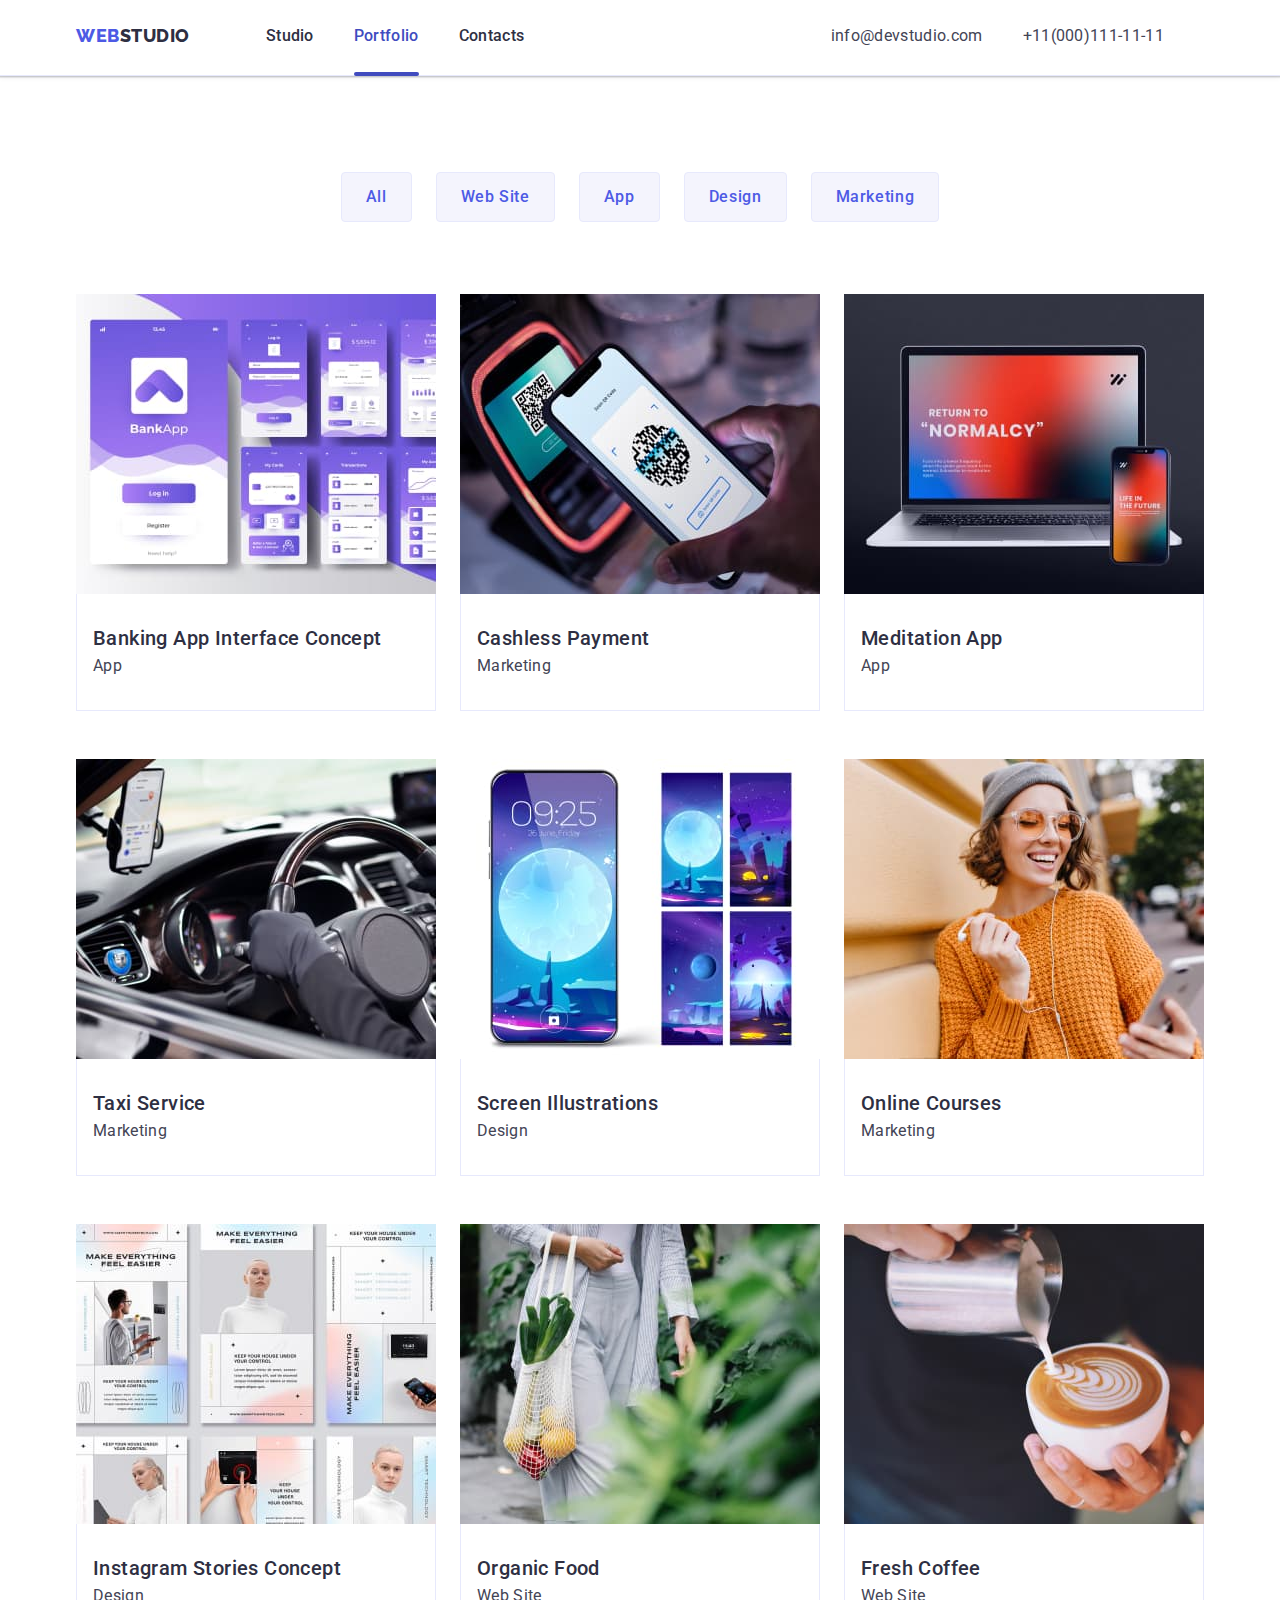
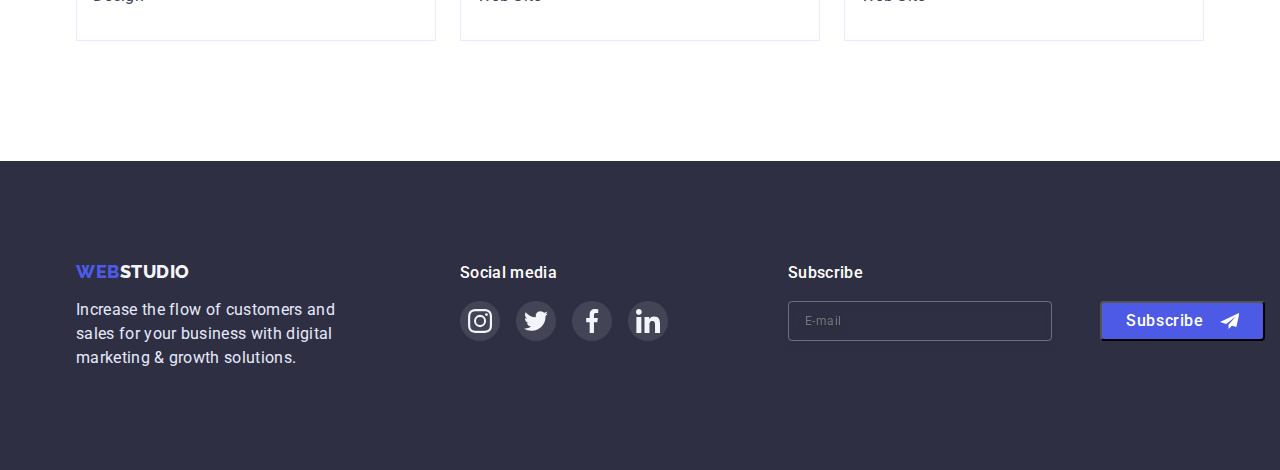
==== portfolio.html @ cd8026f6 "HW6" ====
<!DOCTYPE html>
<html lang="en">
  <head>
    <meta charset="UTF-8" />
    <meta http-equiv="X-UA-Compatible" content="IE=edge" />
    <meta name="viewport" content="width=device-width, initial-scale=1.0" />
    <title>WebStudio</title>
    <link rel="preconnect" href="https://fonts.googleapis.com" />
    <link rel="preconnect" href="https://fonts.gstatic.com" crossorigin />
    <link
      href="https://fonts.googleapis.com/css2?family=Raleway:wght@700;800&family=Roboto:wght@400;500;700;900&display=swap"
      rel="stylesheet"
    />
    <link
      rel="stylesheet"
      href="https://cdn.jsdelivr.net/npm/modern-normalize@1.1/modern-normalize.min.css"
    />
    <link rel="stylesheet" href="./css/styles.css" />
    <style>
      /* ... */
    </style>
  </head>
  <body>
    <!-- Header -->
    <header class="page-header">
      <div class="container page-header-container">
        <!-- Navigation -->
        <nav class="page-nav">
          <!-- Logo -->
          <a class="logo link logo-header" href="index.html"
            >Web<span class="logo-textdark">Studio</span>
          </a>
          <ul class="list nav-list">
            <li class="menu-item">
              <a class="link nav-link logo-header" href="./index.html"
                >Studio</a
              >
            </li>
            <li class="menu-item">
              <a
                class="link nav-link logo-header current-page"
                href="./portfolio.html"
                >Portfolio</a
              >
            </li>
            <li class="menu-item">
              <a class="link nav-link logo-header" href="">Contacts</a>
            </li>
          </ul>
        </nav>
        <!--Contacts-->
        <address class="address">
          <ul class="contacts list">
            <li class="contact-item">
              <a class="link contact-link mail" href="mailto:info@devstudio.com"
                >info@devstudio.com</a
              >
            </li>
            <li class="contact-item">
              <a class="link contact-link" href="tel:+11(000)1111111"
                >+11(000)111-11-11</a
              >
            </li>
          </ul>
        </address>
      </div>
    </header>
    <main>
      <!--Buttons-->
      <section class="section-portfolio">
        <div class="container">
          <h1 class="portfolio-title" hidden>Portfolio</h1>
          <ul class="list portfolio-btn-list">
            <li>
              <button class="portfolio-btn" type="button">All</button>
            </li>
            <li>
              <button class="portfolio-btn" type="button">Web Site</button>
            </li>
            <li>
              <button class="portfolio-btn" type="button">App</button>
            </li>
            <li>
              <button class="portfolio-btn" type="button">Design</button>
            </li>
            <li>
              <button class="portfolio-btn" type="button">Marketing</button>
            </li>
          </ul>
          <ul class="list projects-card">
            <li class="portfolio-card-item">
              <a class="link" href="">
                <div class="portfolio-top-overlay">
                  <img
                    src="./images/portfolio/banking-app.jpg"
                    alt="applicationbankapp"
                    width="360"
                    height="300"
                  />
                  <p class="portfolio-overlay">
                    14 Stylish and User-Friendly App Design Concepts · Task
                    Manager App · Calorie Tracker App · Exotic Fruit Ecommerce
                    App · Cloud Storage App
                  </p>
                </div>
                <div class="cards-content">
                  <h2 class="project-title">Banking App Interface Concept</h2>
                  <p class="project-text">App</p>
                </div>
              </a>
            </li>

            <li class="portfolio-card-item">
              <a class="link" href="">
                <div class="portfolio-top-overlay">
                  <img
                    src="./images/portfolio/cashless-payment.jpg"
                    alt="qrkodonphone"
                    width="360"
                    height="300"
                  />
                  <p class="portfolio-overlay">
                    14 Stylish and User-Friendly App Design Concepts · Task
                    Manager App · Calorie Tracker App · Exotic Fruit Ecommerce
                    App · Cloud Storage App
                  </p>
                </div>
                <div class="cards-content">
                  <h2 class="project-title">Cashless Payment</h2>
                  <p class="project-text">Marketing</p>
                </div>
              </a>
            </li>

            <li class="portfolio-card-item">
              <a class="link" href="">
                <div class="portfolio-top-overlay">
                  <img
                    src="./images/portfolio/meditaion-app.jpg"
                    alt="retorntonormalcy"
                    width="360"
                    height="300"
                  />
                  <p class="portfolio-overlay">
                    14 Stylish and User-Friendly App Design Concepts · Task
                    Manager App · Calorie Tracker App · Exotic Fruit Ecommerce
                    App · Cloud Storage App
                  </p>
                </div>
                <div class="cards-content">
                  <h2 class="project-title">Meditation App</h2>
                  <p class="project-text">App</p>
                </div>
              </a>
            </li>

            <li class="portfolio-card-item">
              <a class="link" href="">
                <div class="portfolio-top-overlay">
                  <img
                    src="./images/portfolio/taxi-service.jpg"
                    alt="driver"
                    width="360"
                    height="300"
                  />
                  <p class="portfolio-overlay">
                    14 Stylish and User-Friendly App Design Concepts · Task
                    Manager App · Calorie Tracker App · Exotic Fruit Ecommerce
                    App · Cloud Storage App
                  </p>
                </div>
                <div class="cards-content">
                  <h2 class="project-title">Taxi Service</h2>
                  <p class="project-text">Marketing</p>
                </div>
              </a>
            </li>

            <li class="portfolio-card-item">
              <a class="link" href="">
                <div class="portfolio-top-overlay">
                  <img
                    src="./images/portfolio/screen-illustrations.jpg"
                    alt="screenillustrations"
                    width="360"
                    height="300"
                  />
                  <p class="portfolio-overlay">
                    14 Stylish and User-Friendly App Design Concepts · Task
                    Manager App · Calorie Tracker App · Exotic Fruit Ecommerce
                    App · Cloud Storage App
                  </p>
                </div>
                <div class="cards-content">
                  <h2 class="project-title">Screen Illustrations</h2>
                  <p class="project-text">Design</p>
                </div>
              </a>
            </li>

            <li class="portfolio-card-item">
              <a class="link" href=""
                ><div class="portfolio-top-overlay">
                  <img
                    src="./images/portfolio/online-courses.jpg"
                    alt="girllistenmusic"
                    width="360"
                    height="300"
                  />
                  <p class="portfolio-overlay">
                    14 Stylish and User-Friendly App Design Concepts · Task
                    Manager App · Calorie Tracker App · Exotic Fruit Ecommerce
                    App · Cloud Storage App
                  </p>
                </div>
                <div class="cards-content">
                  <h2 class="project-title">Online Courses</h2>
                  <p class="project-text">Marketing</p>
                </div>
              </a>
            </li>

            <li class="portfolio-card-item">
              <a class="link" href="">
                <div class="portfolio-top-overlay">
                  <img
                    src="./images/portfolio/instagram-stories-concept.jpg"
                    alt="makeeverisingfeeleasier"
                    width="360"
                    height="300"
                  />
                  <p class="portfolio-overlay">
                    14 Stylish and User-Friendly App Design Concepts · Task
                    Manager App · Calorie Tracker App · Exotic Fruit Ecommerce
                    App · Cloud Storage App
                  </p>
                </div>
                <div class="cards-content">
                  <h2 class="project-title">Instagram Stories Concept</h2>
                  <p class="project-text">Design</p>
                </div>
              </a>
            </li>

            <li class="portfolio-card-item">
              <a class="link" href=""
                ><div class="portfolio-top-overlay">
                  <img
                    src="./images/portfolio/organic-food.jpg"
                    alt="bagfruits"
                    width="360"
                    height="300"
                  />
                  <p class="portfolio-overlay">
                    14 Stylish and User-Friendly App Design Concepts · Task
                    Manager App · Calorie Tracker App · Exotic Fruit Ecommerce
                    App · Cloud Storage App
                  </p>
                </div>
                <div class="cards-content">
                  <h2 class="project-title">Organic Food</h2>
                  <p class="project-text">Web Site</p>
                </div>
              </a>
            </li>

            <li class="portfolio-card-item">
              <a class="link" href=""
                ><div class="portfolio-top-overlay">
                  <img
                    src="./images/portfolio/fresh-coffee.jpg"
                    alt="drawoncoffee"
                    width="360"
                    height="300"
                  />
                  <p class="portfolio-overlay">
                    14 Stylish and User-Friendly App Design Concepts · Task
                    Manager App · Calorie Tracker App · Exotic Fruit Ecommerce
                    App · Cloud Storage App
                  </p>
                </div>
                <div class="cards-content">
                  <h2 class="project-title">Fresh Coffee</h2>
                  <p class="project-text">Web Site</p>
                </div>
              </a>
            </li>
          </ul>
        </div>
      </section>
    </main>
    <!--Footer-->
    <footer class="page-footer">
      <div class="container">
        <div class="footer-text-container">
          <a class="logo-footer link" href="index.html"
            >Web<span class="logo-textlight">Studio</span></a
          >
          <p class="footer-text">
            Increase the flow of customers and sales for your business with
            digital marketing & growth solutions.
          </p>
        </div>
        <div class="footer-social-container">
          <p class="footer-social-text">Social media</p>
          <ul class="footer-social-list list">
            <li class="footer-social-item">
              <a href="" class="footer-social-link">
                <svg class="footer-social-svg" width="24" height="24">
                  <use href="./images/icons.svg#icon-inst"></use>
                </svg>
              </a>
            </li>
            <li class="footer-social-item">
              <a href="" class="footer-social-link">
                <svg class="footer-social-svg" width="24" height="24">
                  <use href="./images/icons.svg#icon-twitter"></use>
                </svg>
              </a>
            </li>
            <li class="footer-social-item">
              <a href="" class="footer-social-link link">
                <svg class="footer-social-svg" width="24" height="24">
                  <use href="./images/icons.svg#icon-face"></use>
                </svg>
              </a>
            </li>
            <li class="footer-social-item">
              <a href="" class="footer-social-link link">
                <svg class="footer-social-svg" width="24" height="24">
                  <use href="./images/icons.svg#icon-in"></use>
                </svg>
              </a>
            </li>
          </ul>
        </div>

        <div class="footer-form-wrapper">
          <p class="footer-form-text">Subscribe</p>
          <form class="footer-form">
            <label class="footer-form-fieled">
              <input
                type="mail"
                name="user-mail"
                class="footer-form-input"
                required
                minlength="2"
                placeholder="E-mail"
              />
            </label>
            <button type="submit" class="footer-form-sumbit">
              Subscribe
              <svg class="footer-form-subbit-icon" width="24" height="20">
                <use href="./images/icons.svg#icon-telegram"></use>
              </svg>
            </button>
          </form>
        </div>
      </div>
    </footer>
  </body>
</html>
---- css/styles.css ----
:root {
  --primary-font: "Roboto", sans-serif;
  --secondary-font: "Raleway", sans-serif;
  --primary-brand: #4d5ae5;
  --dark: #2e2f42;
  --success: #31d0aa;
  --text-slate: #434455;
  --subtle-text: #8e8f99;
  --accent: #e7e9fc;
  --light: #f4f4fd;
  --navigation-active: #404bbf;
  --white-text-color: #ffffff;
  --tra-tim: cubic-bezier(0.4, 0, 0.2, 1);
  --tra-dur: 250ms;
  --footer-icon-color: rgba(255, 255, 255, 0.1);
  --footer-focus-icon: #31d0aa;
}
h1,
h2,
h3,
h4,
p {
  margin-top: 0;
  margin-bottom: 0;
}
ul,
ol {
  margin-top: 0;
  margin-bottom: 0;
  padding-left: 0;
}
img {
  display: block;
}
.list {
  list-style: none;
}

.link {
  text-decoration: none;
}

button {
  cursor: pointer;
}

body {
  font-family: var(--primary-font);
  color: var(--text-slate);
  background-color: var(--white-text-color);
  font-size: 16px;
}
.section {
  max-width: 1440px;
  margin: 0 auto;
  padding-top: 120px;
}

.container {
  width: 1158px;
  padding-left: 15px;
  padding-right: 15px;
  margin-left: auto;
  margin-right: auto;
}
.visually-hidden {
  position: absolute;
  width: 1px;
  height: 1px;
  margin: -1px;
  padding: 0;
  overflow: hidden;
  border: 0;
  clip: rect(0 0 0 0);
}
/* ======================== HEADER ======================== */
.page-header {
  max-width: 1440px;
  height: 76px;
  margin: 0 auto;
  padding-top: 24px;
  padding-bottom: 28px;
  border-bottom: 1px solid #e7e9fc;
  box-shadow: 0px 2px 1px rgba(46, 47, 66, 0.08),
    0px 1px 1px rgba(46, 47, 66, 0.16), 0px 1px 6px rgba(46, 47, 66, 0.08);
}
.page-header-container {
  display: flex;
  align-items: center;
  justify-content: space-between;
}
/* LOGO */
.logo {
  font-family: var(--secondary-font);
  font-weight: 800;
  color: var(--primary-brand);
  font-size: 18px;
  line-height: 1.17;
  letter-spacing: 0.03em;
  text-transform: uppercase;
  margin-right: 76px;
}
.logo-textdark {
  color: var(--dark);
}

/* NAVIGATION */
.page-nav {
  display: flex;
  align-items: center;
}
.menu-item {
  position: relative;
}
.menu-item:not(:last-child) {
  margin-right: 40px;
}

.nav-list {
  display: flex;
  align-items: center;
}
.nav-link {
  font-weight: 500;
  line-height: 1.5;
  letter-spacing: 0.02em;
  color: var(--dark);
}
.nav-link:hover,
.nav-link:focus {
  color: var(--navigation-active);
}
.nav-link.current-page::after {
  content: "";
  display: block;
  width: 100%;
  height: 4px;
  top: 48px;
  background-color: var(--navigation-active);
  border-radius: 2px;
  position: absolute;
  left: 0;
  margin-bottom: -24px;
}
.nav-link.current-page {
  color: #404bbf;
}
/* CONTACTS */
.address {
  font-style: normal;
}
.contacts {
  display: flex;
  align-items: center;
}
.contact-link {
  font-style: normal;
  font-weight: 400;
  font-size: 16px;
  line-height: 1.5;
  letter-spacing: 0.02em;
  color: var(--text);
  margin-left: auto;
  margin-right: 40px;
}
.contact-link:hover,
.contact-link:focus {
  color: var(--navigation-active);
}

/* SECTIONS */
/* SECTION 1 */
/* ======================== HERO ========================  */
.hero {
  padding-top: 188px;
  padding-bottom: 188px;
  max-width: 1440px;
  min-height: 600px;
  margin: 0 auto;
  background-color: #2e2f42;
  background-image: linear-gradient(
      rgba(46, 47, 66, 0.7),
      rgba(46, 47, 66, 0.7)
    ),
    url(../images/bghero.jpg);
  background-size: cover;
  background-repeat: no-repeat;
  background-size: cover;
}

.hero-content-title {
  width: 496px;
  margin: 0 auto;
  margin-bottom: 48px;
}

.hero-title {
  font-weight: 700;
  font-size: 56px;
  line-height: 1.07;
  text-align: center;
  letter-spacing: 0.02em;
  color: var(--white-text-color);
}
.modal-btn {
  padding-top: 16px;
  padding-bottom: 16px;
  padding-left: 32px;
  padding-right: 32px;
  font-family: inherit;
  font-weight: 500;
  line-height: 1.5;
  display: flex;
  font-size: 16px;
  letter-spacing: 0.04em;
  color: var(--white-text-color);
  background-color: var(--primary-brand);
  box-shadow: 0px 4px 4px rgba(0, 0, 0, 0.15);
  border-radius: 4px;
  transition: color var(--tra-dur), backgraund-color var(--tra-dur);
  align-items: center;
  border: none;
  margin: 0 auto;
}
.modal-btn:hover,
.modal-btn:focus {
  background-color: var(--navigation-active);
  box-shadow: 0px 4px 4px rgba(0, 0, 0, 0.15);
  border-radius: 4px;
}
/* SECTION 2 */
.about-us-section {
  background-color: var(--white-text-color);
}
.about {
  display: flex;
}
.about-icon {
  display: flex;
}
.about-item-icon:not(:last-child) {
  margin-right: 24px;
}
.about-item-icon {
  display: flex;
  justify-content: center;
  align-items: center;
  width: 264px;
  height: 112px;
  background: #f4f4fd;
  border-radius: 4px;
  margin-bottom: 8px;
}
.about-item {
  flex-basis: calc((100%-72px) / 4);
  flex-wrap: wrap;
}
.about-item:not(:nth-child(4n)) {
  margin-right: 24px;
}
.about-title {
  font-weight: 500;
  font-size: 20px;
  line-height: 1.2;
  letter-spacing: 0.02em;
  color: var(--dark);
  margin-bottom: 8px;
}
.about-text {
  font-weight: 400;
  font-size: 16px;
  line-height: 1.5;
  letter-spacing: 0.02em;
  color: var(--text-slate);
}
/* SECTION 3 */
.offer {
  background-color: #ffffff;
}
.offer-list {
  display: flex;
  flex-wrap: wrap;
  gap: 24px;
  padding-bottom: 120px;
}
.offer-title {
  margin-bottom: 72px;
  font-weight: 700;
  font-size: 36px;
  line-height: 1.11;
  letter-spacing: 0.02em;
  text-align: center;
  text-transform: capitalize;
  color: var(--dark);
}
/* SECTION 4 */
.our-team {
  background-color: #f4f4fd;
  padding-bottom: 120px;
}
.team-card {
  box-shadow: 0px 1px 6px rgba(46, 47, 66, 0.08),
    0px 1px 1px rgba(46, 47, 66, 0.16), 0px 2px 1px rgba(46, 47, 66, 0.08);
  border-radius: 0px 0px 4px 4px;
}
.team-list {
  display: flex;
  flex-wrap: wrap;
  gap: 24px;
}
.social-list {
  display: flex;
  justify-content: center;
  gap: 24px;
}
.social-item {
  width: 40px;
  height: 40px;
}
.social-link {
  width: 100%;
  height: 100%;
  background-color: var(--primary-brand);
  border-radius: 50%;
  display: flex;
  align-items: center;
  justify-content: center;
}
.social-link:hover,
.social-link:focus {
  background-color: var(--navigation-active);
}
.social-svg {
  fill: var(--white-text-color);
}
.social-link,
.social-svg:hover,
.social-link,
.social-svg:focus {
  fill: var(--light);
}

.our-team-title {
  margin-bottom: 72px;
  font-weight: 700;
  font-size: 36px;
  line-height: 1.11;
  text-align: center;
  letter-spacing: 0.02em;
  text-transform: capitalize;
  color: var(--dark);
}
.team-card-content {
  padding-top: 32px;
  padding-bottom: 32px;
  background: #ffffff;
  box-shadow: 0px 1px 6px rgba(46, 47, 66, 0.08),
    0px 1px 1px rgba(46, 47, 66, 0.16), 0px 2px 1px rgba(46, 47, 66, 0.08);
  border-radius: 0px 0px 4px 4px;
}
.team-card {
  width: 264px;
}
.team-title {
  font-weight: 500;
  font-size: 20px;
  line-height: 1.2;
  text-align: center;
  letter-spacing: 0.02em;
  color: var(--dark);
  margin-bottom: 8px;
}
.team-text {
  font-weight: 400;
  font-size: 16px;
  line-height: 1.11;
  text-align: center;
  letter-spacing: 0.02em;
  color: var(--text-slate);
  margin-bottom: 8px;
}
/* SECTION 5 */
.customers {
  background-color: #ffffff;
  padding-bottom: 120px;
}
.customers-title {
  font-weight: 700;
  font-size: 36px;
  line-height: 40px;
  color: var(--dark);
  text-align: center;
  letter-spacing: 0.02em;
  margin-bottom: 72px;
}
.customers-list {
  display: flex;
  flex-wrap: wrap;
  gap: 24px;
}
.customers-item {
  width: 168px;
  height: 88px;
}
.customers-link {
  width: 100%;
  height: 100%;
  border: 1px solid currentColor;
  border-radius: 4px;
  display: flex;
  align-items: center;
  justify-content: center;
  color: var(--subtle-text);
  transition-property: color;
  transition-duration: var(--tra-dur);
  transition-timing-function: var(--tra-tim);
}
.customers-svg {
  fill: currentColor;
  transition-property: fill;
  transition-duration: var(--tra-dur);
  transition-timing-function: var(--tra-tim);
}
.customers-link:hover,
.customers-link:focus {
  color: var(--navigation-active);
}
.customers-link .customers-svg:hover,
.customers-link .customers-svg:focus {
  fill: var(--navigation-active);
}
/* ======================= PORTFOLIO ========================= */
.section-portfolio {
  padding-top: 96px;
  padding-bottom: 120px;
}
.portfolio-btn-list {
  display: flex;
  justify-content: center;
  align-items: center;
  column-gap: 24px;
  list-style: none;
}
.portfolio-btn {
  font-family: "Roboto", sans-serif;
  color: var(--primary-brand);
  font-weight: 500;
  font-size: 16px;
  line-height: 1.5;
  letter-spacing: 0.04em;
  background: var(--primary-brand);
  padding: 12px 24px;
  background-color: var(--light);
  border: 1px solid var(--accent);
  border-radius: 4px;
  cursor: pointer;
}
.portfolio-btn:hover,
.portfolio-btn:focus,
.active-btn:hover,
.active-btn:focus {
  color: var(--white-text-color);
  background: var(--navigation-active);
  box-shadow: 0px 1px 6px rgba(46, 47, 66, 0.08),
    0px 1px 1px rgba(46, 47, 66, 0.16), 0px 2px 1px rgba(46, 47, 66, 0.08);
}
/* PROJECT CARDS */
.projects-card {
  display: flex;
  flex-wrap: wrap;
  gap: 48px 24px;
  margin-top: 72px;
}
.portfolio-card-item {
  list-style: none;
  flex-basis: calc(100% / 3 - 24px);
}

.portfolio-card-item:hover {
  box-shadow: 0px 1px 6px rgba(46, 47, 66, 0.08),
    0px 1px 1px rgba(46, 47, 66, 0.16), 0px 2px 1px rgba(46, 47, 66, 0.08);
}
.portfolio-top-overlay {
  position: relative;
  overflow: hidden;
}
.portfolio-overlay {
  position: absolute;
  top: 0;
  font-weight: 400;
  font-size: 16px;
  line-height: 1.5;
  color: var(--light);
  letter-spacing: 0.02em;
  background: #4d5ae5;
  background-blend-mode: soft-light;
  mix-blend-mode: normal;
  padding-top: 40px;
  padding-right: 32px;
  padding-left: 32px;
  height: 100%;
  transform: translateY(100%);
  transition: transform 250ms cubic-bezier(0.4, 0, 0.2, 1);
}
.portfolio-card-item:hover .portfolio-overlay {
  transform: translateY(0);
}

.cards-content {
  box-sizing: border-box;
  width: 360px;
  background-color: var(--white-text-color);
  border: 1px solid var(--accent);
  border-top: none;
  padding-top: 32px;
  padding-bottom: 32px;
  padding-left: 16px;
}
.project-title {
  font-weight: 500;
  font-size: 20px;
  line-height: 1.2;
  letter-spacing: 0.02em;
  color: var(--dark);
}
.project-text {
  margin-top: 4px;
  font-size: 16px;
  line-height: 1.5;
  letter-spacing: 0.02em;
  color: var(--text-slate);
}

/* ======================== FOOTER ======================== */
.page-footer {
  max-width: 1440px;
  margin: 0 auto;
  background-color: #2e2f42;
  padding-top: 100px;
  padding-bottom: 100px;
}
.page-footer > .container {
  display: flex;
  align-items: flex-start;
  column-gap: 120px;
}
.page-footer .logo-footer {
  display: inline-block;
  margin-bottom: 16px;
}
.logo-footer {
  font-family: var(--secondary-font);
  font-weight: 800;
  color: var(--primary-brand);
  font-size: 18px;
  line-height: 1.17;
  letter-spacing: 0.03em;
  text-transform: uppercase;
}
.logo-textlight {
  color: var(--light);
}
.footer-text {
  width: 264px;
  font-weight: 400;
  font-size: 16px;
  line-height: 1.5;
  letter-spacing: 0.02em;
  color: var(--accent);
}
/* FOOTER SOCIAL */
.footer-social-text {
  font-weight: 500;
  font-size: 16px;
  line-height: 1.5;
  letter-spacing: 0.02em;
  color: var(--white-text-color);
  margin-bottom: 16px;
}
.footer-social-list {
  display: flex;
  justify-content: center;
  gap: 16px;
}
.footer-social-item {
  width: 40px;
  height: 40px;
}
.footer-social-link {
  display: flex;
  justify-content: center;
  align-items: center;
  width: 100%;
  height: 100%;
  background-color: var(--footer-icon-color);
  border-radius: 50%;
}
.footer-social-svg {
  fill: var(--light);
}
.footer-social-link:focus,
.footer-social-link:hover {
  background-color: var(--footer-focus-icon);
}
/* FOOTER SOCIAL */

.footer-form-wrapper {
  margin-left: auto;
}
.footer-form {
  display: flex;
  gap: 24px;
}
.footer-form-text {
  font-weight: 500;
  font-size: 16px;
  line-height: 24px;
  letter-spacing: 0.02em;
  color: var(--white-text-color);
  margin-bottom: 16px;
}

.footer-form-input {
  width: 264px;
  height: 40px;
  padding: 8px 16px 8px 16px;
  background-color: transparent;
  border: 1px solid rgba(255, 255, 255, 0.3);
  filter: drop-shadow(0px 4px 4px rgba(0, 0, 0, 0.15));
  border-radius: 4px;
  outline: none;
  /* text */
  font-weight: 400;
  font-size: 12px;
  line-height: 24px;
  letter-spacing: 0.04em;
  color: rgba(255, 255, 255, 0.6);
}
.footer-form-input:focus {
  outline: none;
  border: 1px solid var(--primary-brand);
  border-radius: 4px;
}
.footer-form-sumbit {
  position: relative;
  display: flex;
  flex-direction: row;
  justify-content: center;
  align-items: center;
  padding: 8px 24px;
  gap: 16px;
  width: 165px;
  height: 40px;
  background-color: var(--primary-brand);
  border-radius: 4px;
  margin-left: 24px;
  /* text */
  font-weight: 500;
  font-size: 16px;
  line-height: 24px;
  letter-spacing: 0.04em;
  color: var(--white-text-color);
  transition-property: background-color, box-shadow;
  transition-duration: var(--tra-dur);
  transition-timing-function: var(--tra-tim);
}

.footer-form-sumbit:hover,
.footer-form-sumbit:focus {
  background-color: var(--navigation-active);
  box-shadow: 0px 4px 4px rgba(0, 0, 0, 0.15);
  border-radius: 4px;
}

.footer-form-subbit-icon {
  fill: var(--white-text-color);
}

/* MODAL */

.backdrop {
  position: fixed;
  z-index: 100;
  top: 0;
  left: 0;
  width: 100%;
  height: 100%;
  background-color: rgba(46, 47, 66, 0.4);
  transition: opacity 250ms linear, visibility 250ms linear;
}
.modal {
  position: absolute;
  top: 50%;
  left: 50%;
  transform: translate(-50%, -50%) scale(1);
  transition: transform 250ms linear;
  width: 408px;
  height: 584px;
  background-color: #fcfcfc;
  box-shadow: 0px 1px 1px rgba(0, 0, 0, 0.14), 0px 1px 3px rgba(0, 0, 0, 0.12),
    0px 2px 1px rgba(0, 0, 0, 0.2);
  border-radius: 4px;
  padding: 72px 24px 24px 24px;
}
.backdrop.is-hidden .modal {
  transform: translate(-50%, -50%) scale(0);
}

.modal-close-btn {
  position: absolute;
  top: 24px;
  right: 24px;
  display: flex;
  justify-content: center;
  align-items: center;
  width: 24px;
  height: 24px;
  border-radius: 50%;
  background-color: var(--accent);
  border: 1px solid rgba(0, 0, 0, 0.1);
  transition: color var(--tra-dur), backgraund-color var(--tra-dur);
  padding: 0;
}
.modal-close-btn:hover,
.modal-close-btn:focus {
  border-radius: 50%;
  background-color: var(--navigation-active);
  box-shadow: 0px 4px 4px rgba(0, 0, 0, 0.15);
}
.modal-close-btn:hover .modal-close-btn-icon,
.modal-close-btn:focus .modal-close-btn-icon {
  fill: var(--white-text-color);
}
.is-hidden {
  opacity: 0;
  visibility: hidden;
  pointer-events: 0;
}
/* Style Modal Form */

.modal-form {
  display: flex;
  flex-direction: column;
}
.modal-foorm-text {
  font-weight: 500;
  font-size: 16px;
  line-height: 24px;
  text-align: center;
  letter-spacing: 0.02em;
  color: var(--dark);
  margin-bottom: 16px;
}
.modal-form-fieled {
  margin-bottom: 8px;
}
.modal-form-input {
  font-weight: 400;
  font-size: 18px;
  line-height: 1.5;
  letter-spacing: 0.04em;
  color: black;
  width: 360px;
  height: 40px;
  border: 1px solid rgba(33, 33, 33, 0.2);
  border-radius: 4px;
  padding-left: 38px;
  background-color: #fcfcfc;
  transition: border-color var(--tra-dur);
}
.modal-form-input:focus {
  border: 1px solid var(--primary-brand);
  border-radius: 4px;
  outline: none;
}
.modal-form-input-desc {
  display: block;
  font-weight: 400;
  font-size: 12px;
  line-height: 16px;
  margin-bottom: 4px;
  letter-spacing: 0.04em;
  color: var(--subtle-text);
}
.modal-form-input-container {
  display: block;
  position: relative;
}
.modal-form-input-icon {
  position: absolute;
  top: 50%;
  left: 16px;
  transform: translate(0, -50%);
  display: block;
  width: 18px;
  height: 18px;
  transition: fill var(--tra-dur);
}
.modal-form-input:focus + .modal-form-input-icon {
  fill: var(--primary-brand);
}

.modal-form-message {
  width: 360px;
  height: 120px;
  border: 1px solid rgba(33, 33, 33, 0.2);
  border-radius: 4px;
  resize: none;
  padding: 8px 16px;
  font-weight: 400;
  font-size: 12px;
  line-height: 16px;
  letter-spacing: 0.04em;
  color: rgba(117, 117, 117, 0.5);
  transition: border-color var(--tra-dur);
}
.modal-form-message:focus {
  outline: none;
  border: 1px solid var(--primary-brand);
  border-radius: 4px;
}
.modal-form-check-desc {
  display: flex;
  align-items: center;
  font-weight: 400;
  font-size: 12px;
  line-height: 16px;
  letter-spacing: 0.04em;
  color: #757575;
  padding-bottom: 24px;
}
.modal-form-check-link {
  font-weight: 400;
  font-size: 12px;
  line-height: 16px;
  letter-spacing: 0.04em;
  text-decoration-line: underline;
  color: var(--primary-brand);
}
.modal-form-check-desc::before {
  display: block;
  content: "";
  width: 16px;
  height: 16px;
  border: 1.25px solid var(--dark);
  border-radius: 2px;
  cursor: pointer;
  margin-right: 8px;
}
.modal-form-check:checked + .modal-form-check-desc::before {
  background-color: var(--primary-brand);
  background-image: url(/images/modal/check.svg);
  background-size: inherit;
  background-repeat: no-repeat;
  background-position: center;
}
.modal-form-sumbit {
  align-self: center;
  width: 169px;
  height: 56px;
  left: 635px;
  background: var(--primary-brand);
  box-shadow: 0px 4px 4px rgba(0, 0, 0, 0.15);
  border-radius: 4px;
  transition: color var(--tra-dur), backgraund-color var(--tra-dur);
  /* text */
  font-weight: 500;
  font-size: 16px;
  line-height: 24px;
  letter-spacing: 0.04em;
  color: #ffffff;
}
.modal-form-sumbit:hover,
.modal-form-sumbit:focus {
  background-color: var(--navigation-active);
  box-shadow: 0px 4px 4px rgba(0, 0, 0, 0.15);
  border-radius: 4px;
}
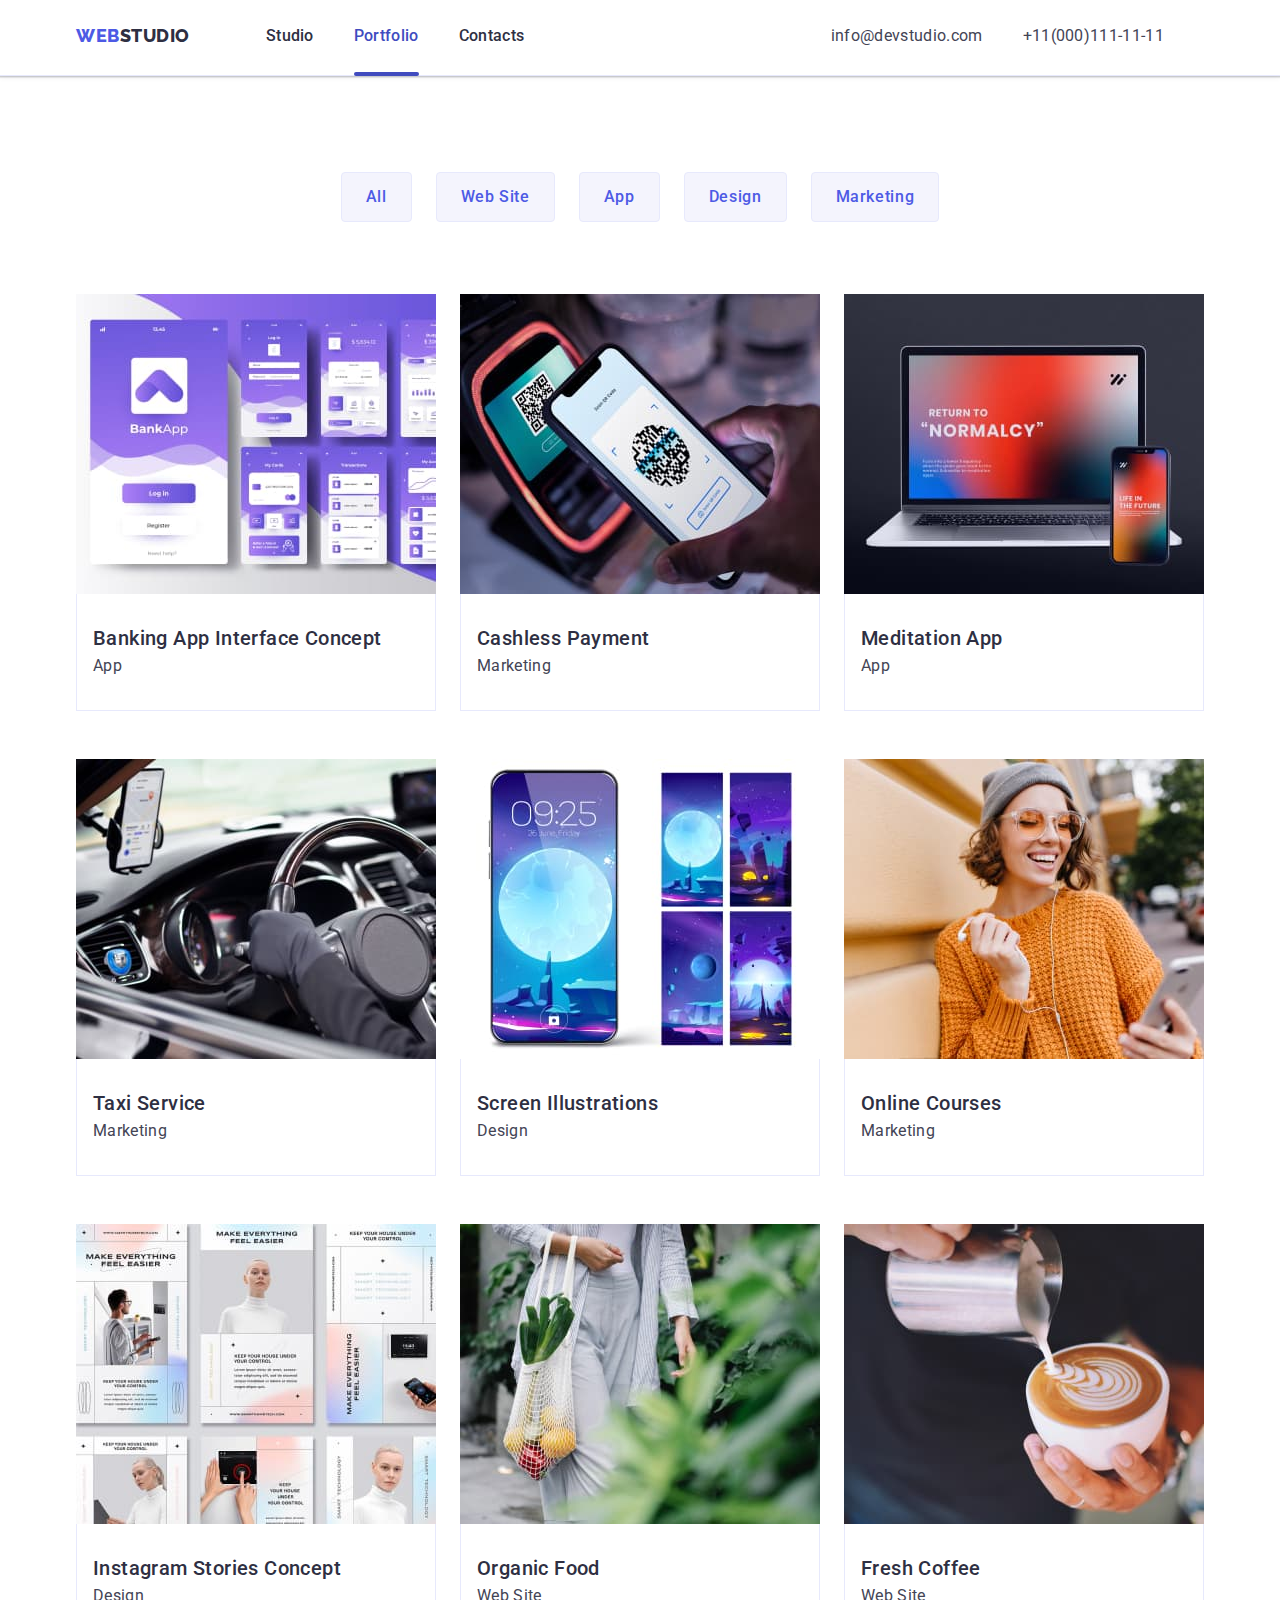
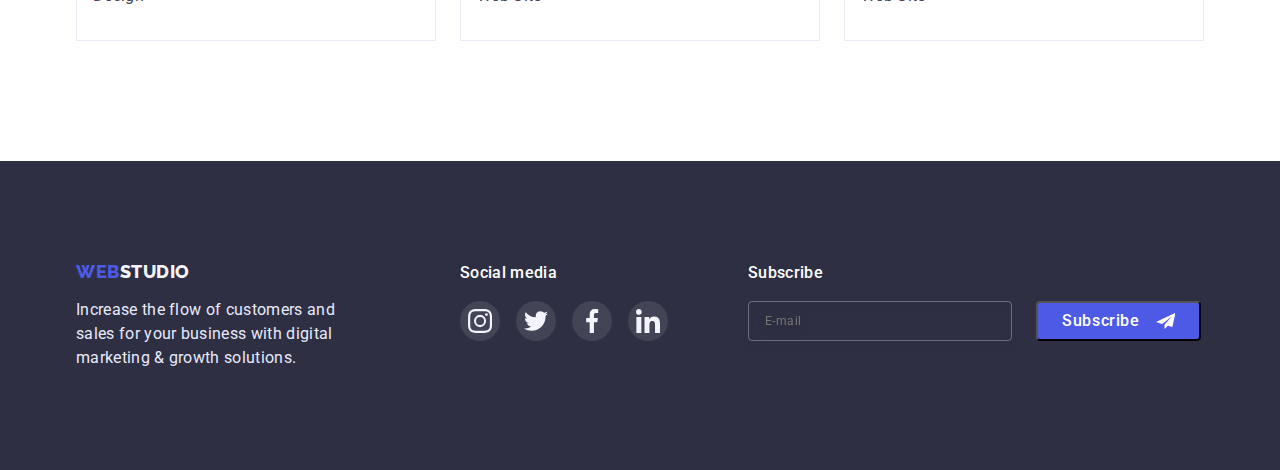
==== commit 9b79f8ab: "footer" ====
--- a/portfolio.html
+++ b/portfolio.html
@@ -291,7 +291,7 @@
     </main>
     <!--Footer-->
     <footer class="page-footer">
-      <div class="container">
+      <div class="container footer-container">
         <div class="footer-text-container">
           <a class="logo-footer link" href="index.html"
             >Web<span class="logo-textlight">Studio</span></a
--- a/css/styles.css
+++ b/css/styles.css
@@ -207,13 +207,6 @@
   padding-bottom: 16px;
   padding-left: 32px;
   padding-right: 32px;
-  font-family: inherit;
-  font-weight: 500;
-  line-height: 1.5;
-  display: flex;
-  font-size: 16px;
-  letter-spacing: 0.04em;
-  color: var(--white-text-color);
   background-color: var(--primary-brand);
   box-shadow: 0px 4px 4px rgba(0, 0, 0, 0.15);
   border-radius: 4px;
@@ -221,6 +214,14 @@
   align-items: center;
   border: none;
   margin: 0 auto;
+  /* text */
+  font-family: inherit;
+  font-weight: 500;
+  line-height: 1.5;
+  display: flex;
+  font-size: 16px;
+  letter-spacing: 0.04em;
+  color: var(--white-text-color);
 }
 .modal-btn:hover,
 .modal-btn:focus {
@@ -534,19 +535,13 @@
 /* ======================== FOOTER ======================== */
 .page-footer {
   max-width: 1440px;
-  margin: 0 auto;
   background-color: #2e2f42;
   padding-top: 100px;
   padding-bottom: 100px;
 }
-.page-footer > .container {
-  display: flex;
-  align-items: flex-start;
-  column-gap: 120px;
-}
-.page-footer .logo-footer {
-  display: inline-block;
-  margin-bottom: 16px;
+.footer-container {
+  display: flex;
+  flex-direction: row;
 }
 .logo-footer {
   font-family: var(--secondary-font);
@@ -567,8 +562,12 @@
   line-height: 1.5;
   letter-spacing: 0.02em;
   color: var(--accent);
+  margin-top: 16px;
 }
 /* FOOTER SOCIAL */
+.footer-social-container {
+  margin-left: 120px;
+}
 .footer-social-text {
   font-weight: 500;
   font-size: 16px;
@@ -579,7 +578,6 @@
 }
 .footer-social-list {
   display: flex;
-  justify-content: center;
   gap: 16px;
 }
 .footer-social-item {
@@ -605,7 +603,7 @@
 /* FOOTER SOCIAL */
 
 .footer-form-wrapper {
-  margin-left: auto;
+  margin-left: 80px;
 }
 .footer-form {
   display: flex;
@@ -619,7 +617,6 @@
   color: var(--white-text-color);
   margin-bottom: 16px;
 }
-
 .footer-form-input {
   width: 264px;
   height: 40px;
@@ -653,7 +650,6 @@
   height: 40px;
   background-color: var(--primary-brand);
   border-radius: 4px;
-  margin-left: 24px;
   /* text */
   font-weight: 500;
   font-size: 16px;
@@ -663,15 +659,14 @@
   transition-property: background-color, box-shadow;
   transition-duration: var(--tra-dur);
   transition-timing-function: var(--tra-tim);
-}
-
+  margin-bottom: 16px;
+}
 .footer-form-sumbit:hover,
 .footer-form-sumbit:focus {
   background-color: var(--navigation-active);
   box-shadow: 0px 4px 4px rgba(0, 0, 0, 0.15);
   border-radius: 4px;
 }
-
 .footer-form-subbit-icon {
   fill: var(--white-text-color);
 }
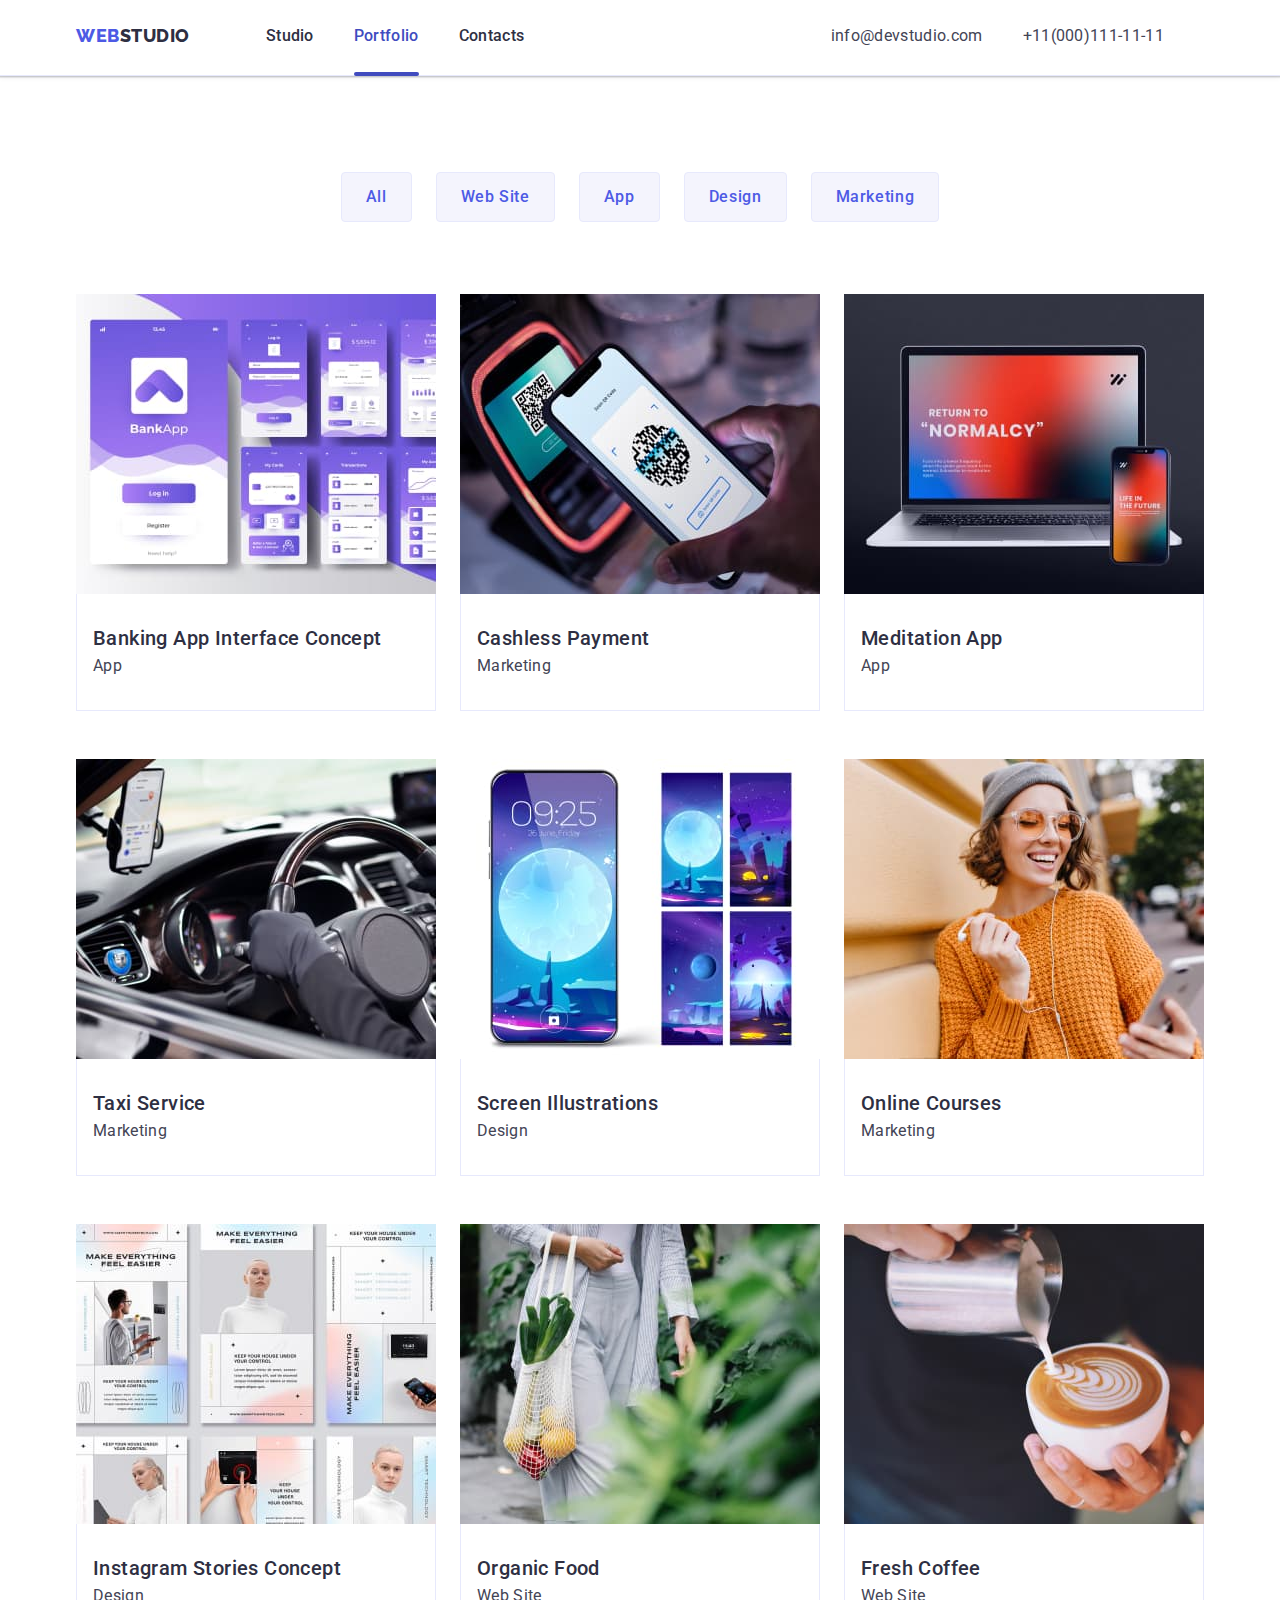
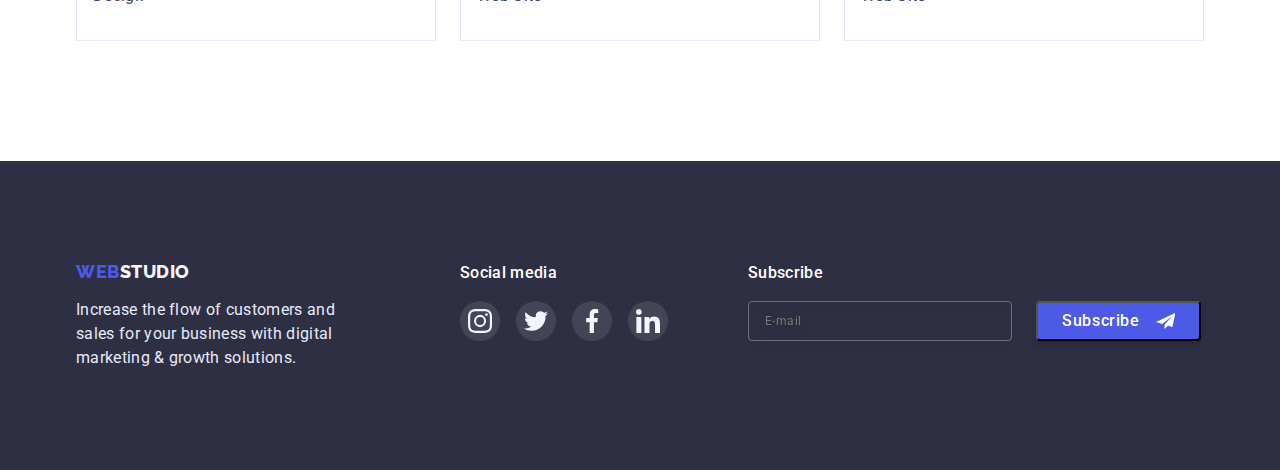
==== commit f5f765bc: "hw6" ====
--- a/portfolio.html
+++ b/portfolio.html
@@ -89,7 +89,7 @@
           </ul>
           <ul class="list projects-card">
             <li class="portfolio-card-item">
-              <a class="link" href="">
+              <a class="link portfolio-card-link" href="">
                 <div class="portfolio-top-overlay">
                   <img
                     src="./images/portfolio/banking-app.jpg"
@@ -111,7 +111,7 @@
             </li>
 
             <li class="portfolio-card-item">
-              <a class="link" href="">
+              <a class="link portfolio-card-link" href="">
                 <div class="portfolio-top-overlay">
                   <img
                     src="./images/portfolio/cashless-payment.jpg"
@@ -133,7 +133,7 @@
             </li>
 
             <li class="portfolio-card-item">
-              <a class="link" href="">
+              <a class="link portfolio-card-link" href="">
                 <div class="portfolio-top-overlay">
                   <img
                     src="./images/portfolio/meditaion-app.jpg"
@@ -155,7 +155,7 @@
             </li>
 
             <li class="portfolio-card-item">
-              <a class="link" href="">
+              <a class="link portfolio-card-link" href="">
                 <div class="portfolio-top-overlay">
                   <img
                     src="./images/portfolio/taxi-service.jpg"
@@ -177,7 +177,7 @@
             </li>
 
             <li class="portfolio-card-item">
-              <a class="link" href="">
+              <a class="link portfolio-card-link" href="">
                 <div class="portfolio-top-overlay">
                   <img
                     src="./images/portfolio/screen-illustrations.jpg"
@@ -199,7 +199,7 @@
             </li>
 
             <li class="portfolio-card-item">
-              <a class="link" href=""
+              <a class="link portfolio-card-link" href=""
                 ><div class="portfolio-top-overlay">
                   <img
                     src="./images/portfolio/online-courses.jpg"
@@ -221,7 +221,7 @@
             </li>
 
             <li class="portfolio-card-item">
-              <a class="link" href="">
+              <a class="link portfolio-card-link" href="">
                 <div class="portfolio-top-overlay">
                   <img
                     src="./images/portfolio/instagram-stories-concept.jpg"
@@ -243,7 +243,7 @@
             </li>
 
             <li class="portfolio-card-item">
-              <a class="link" href=""
+              <a class="link portfolio-card-link" href=""
                 ><div class="portfolio-top-overlay">
                   <img
                     src="./images/portfolio/organic-food.jpg"
@@ -265,7 +265,7 @@
             </li>
 
             <li class="portfolio-card-item">
-              <a class="link" href=""
+              <a class="link portfolio-card-link" href=""
                 ><div class="portfolio-top-overlay">
                   <img
                     src="./images/portfolio/fresh-coffee.jpg"
@@ -334,7 +334,6 @@
             </li>
           </ul>
         </div>
-
         <div class="footer-form-wrapper">
           <p class="footer-form-text">Subscribe</p>
           <form class="footer-form">
--- a/css/styles.css
+++ b/css/styles.css
@@ -51,7 +51,6 @@
   font-size: 16px;
 }
 .section {
-  max-width: 1440px;
   margin: 0 auto;
   padding-top: 120px;
 }
@@ -125,6 +124,9 @@
   line-height: 1.5;
   letter-spacing: 0.02em;
   color: var(--dark);
+  transition-property: color;
+  transition-duration: var(--tra-dur);
+  transition-timing-function: var(--tra-tim);
 }
 .nav-link:hover,
 .nav-link:focus {
@@ -162,6 +164,9 @@
   color: var(--text);
   margin-left: auto;
   margin-right: 40px;
+  transition-property: color;
+  transition-duration: var(--tra-dur);
+  transition-timing-function: var(--tra-tim);
 }
 .contact-link:hover,
 .contact-link:focus {
@@ -210,7 +215,6 @@
   background-color: var(--primary-brand);
   box-shadow: 0px 4px 4px rgba(0, 0, 0, 0.15);
   border-radius: 4px;
-  transition: color var(--tra-dur), backgraund-color var(--tra-dur);
   align-items: center;
   border: none;
   margin: 0 auto;
@@ -222,6 +226,9 @@
   font-size: 16px;
   letter-spacing: 0.04em;
   color: var(--white-text-color);
+  transition-property: background-color;
+  transition-duration: var(--tra-dur);
+  transition-timing-function: var(--tra-tim);
 }
 .modal-btn:hover,
 .modal-btn:focus {
@@ -326,6 +333,9 @@
   display: flex;
   align-items: center;
   justify-content: center;
+  transition-property: background-color;
+  transition-duration: var(--tra-dur);
+  transition-timing-function: var(--tra-tim);
 }
 .social-link:hover,
 .social-link:focus {
@@ -333,6 +343,9 @@
 }
 .social-svg {
   fill: var(--white-text-color);
+  transition-property: fill;
+  transition-duration: var(--tra-dur);
+  transition-timing-function: var(--tra-tim);
 }
 .social-link,
 .social-svg:hover,
@@ -475,9 +488,14 @@
 .portfolio-card-item {
   list-style: none;
   flex-basis: calc(100% / 3 - 24px);
-}
-
-.portfolio-card-item:hover {
+  box-shadow: none;
+  transition-property: box-shadow;
+  transition-duration: var(--tra-dur);
+  transition-timing-function: var(--tra-tim);
+}
+
+.portfolio-card-item:hover,
+.portfolio-card-item:focus {
   box-shadow: 0px 1px 6px rgba(46, 47, 66, 0.08),
     0px 1px 1px rgba(46, 47, 66, 0.16), 0px 2px 1px rgba(46, 47, 66, 0.08);
 }
@@ -501,9 +519,10 @@
   padding-left: 32px;
   height: 100%;
   transform: translateY(100%);
-  transition: transform 250ms cubic-bezier(0.4, 0, 0.2, 1);
-}
-.portfolio-card-item:hover .portfolio-overlay {
+  transition: transform var(--tra-dur) var(--tra-tim);
+}
+.portfolio-card-link:hover .portfolio-overlay,
+.portfolio-card-link:focus .portfolio-overlay {
   transform: translateY(0);
 }
 
@@ -534,10 +553,10 @@
 
 /* ======================== FOOTER ======================== */
 .page-footer {
-  max-width: 1440px;
   background-color: #2e2f42;
   padding-top: 100px;
   padding-bottom: 100px;
+  margin: 0 auto;
 }
 .footer-container {
   display: flex;
@@ -592,6 +611,9 @@
   height: 100%;
   background-color: var(--footer-icon-color);
   border-radius: 50%;
+  transition-property: background-color;
+  transition-duration: var(--tra-dur);
+  transition-timing-function: var(--tra-tim);
 }
 .footer-social-svg {
   fill: var(--light);
@@ -600,7 +622,8 @@
 .footer-social-link:hover {
   background-color: var(--footer-focus-icon);
 }
-/* FOOTER SOCIAL */
+
+/* FOOTER SOCIAL FORM */
 
 .footer-form-wrapper {
   margin-left: 80px;
@@ -632,6 +655,9 @@
   line-height: 24px;
   letter-spacing: 0.04em;
   color: rgba(255, 255, 255, 0.6);
+  transition-property: border;
+  transition-duration: var(--tra-dur);
+  transition-timing-function: var(--tra-tim);
 }
 .footer-form-input:focus {
   outline: none;
@@ -650,21 +676,21 @@
   height: 40px;
   background-color: var(--primary-brand);
   border-radius: 4px;
+  box-shadow: 0px 4px 4px rgba(0, 0, 0, 0.15);
   /* text */
   font-weight: 500;
   font-size: 16px;
   line-height: 24px;
   letter-spacing: 0.04em;
   color: var(--white-text-color);
-  transition-property: background-color, box-shadow;
-  transition-duration: var(--tra-dur);
-  transition-timing-function: var(--tra-tim);
   margin-bottom: 16px;
+  transition-property: background-color;
+  transition-duration: var(--tra-dur);
+  transition-timing-function: var(--tra-tim);
 }
 .footer-form-sumbit:hover,
 .footer-form-sumbit:focus {
   background-color: var(--navigation-active);
-  box-shadow: 0px 4px 4px rgba(0, 0, 0, 0.15);
   border-radius: 4px;
 }
 .footer-form-subbit-icon {
@@ -854,10 +880,13 @@
   width: 169px;
   height: 56px;
   left: 635px;
+  border: none;
   background: var(--primary-brand);
   box-shadow: 0px 4px 4px rgba(0, 0, 0, 0.15);
   border-radius: 4px;
-  transition: color var(--tra-dur), backgraund-color var(--tra-dur);
+  transition-property: background-color;
+  transition-duration: var(--tra-dur);
+  transition-timing-function: var(--tra-tim);
   /* text */
   font-weight: 500;
   font-size: 16px;
@@ -868,6 +897,5 @@
 .modal-form-sumbit:hover,
 .modal-form-sumbit:focus {
   background-color: var(--navigation-active);
-  box-shadow: 0px 4px 4px rgba(0, 0, 0, 0.15);
-  border-radius: 4px;
-}
+  border-radius: 4px;
+}
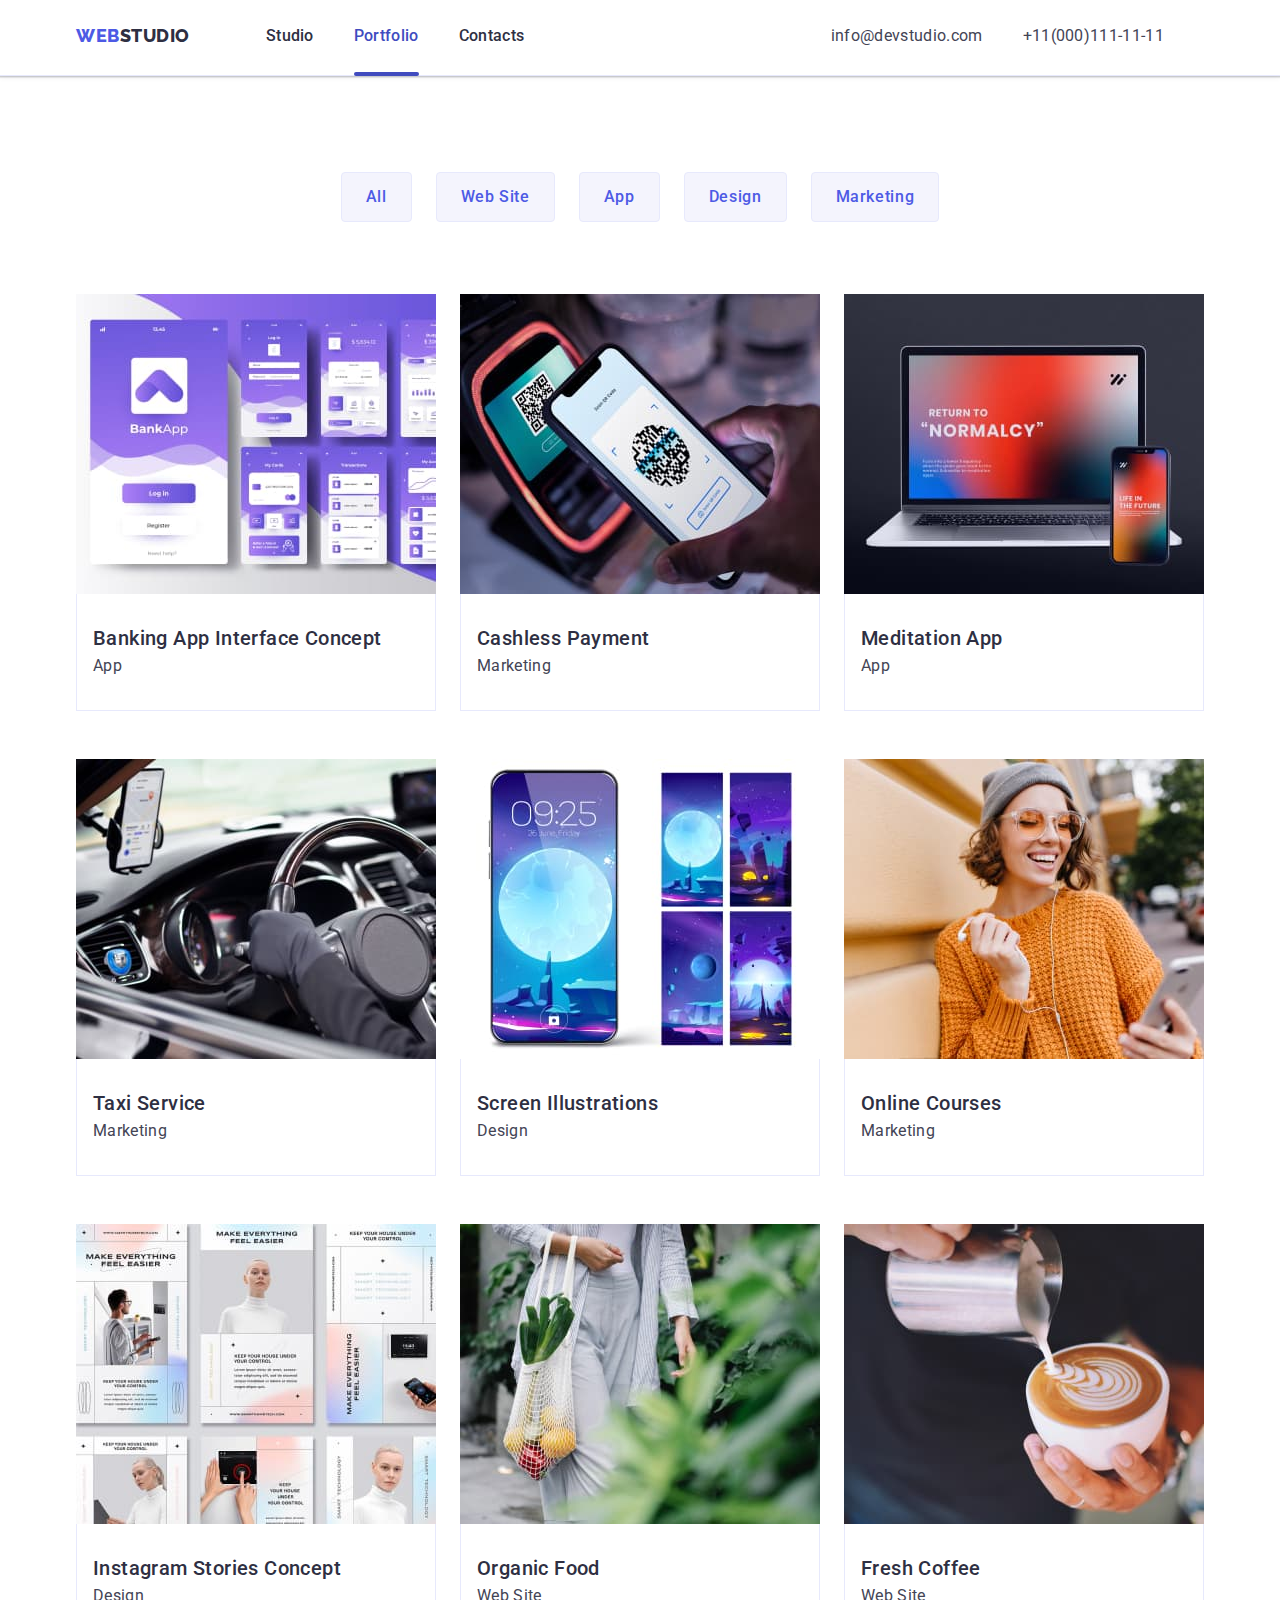
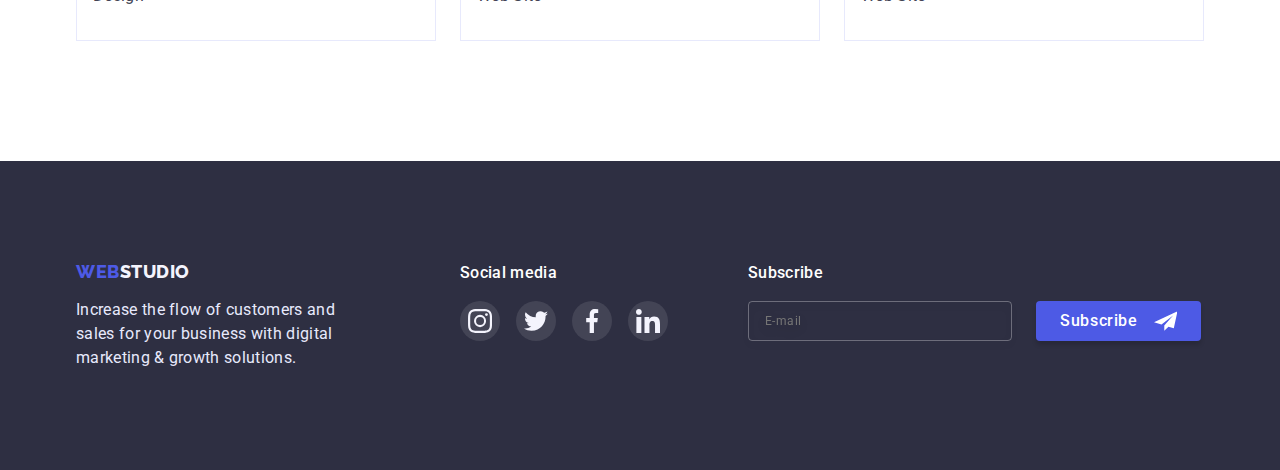
==== commit cd0d85ad: "email" ====
--- a/portfolio.html
+++ b/portfolio.html
@@ -339,7 +339,7 @@
           <form class="footer-form">
             <label class="footer-form-fieled">
               <input
-                type="mail"
+                type="email"
                 name="user-mail"
                 class="footer-form-input"
                 required
--- a/css/styles.css
+++ b/css/styles.css
@@ -247,7 +247,6 @@
   display: flex;
 }
 .about-item-icon:not(:last-child) {
-  margin-right: 24px;
 }
 .about-item-icon {
   display: flex;
@@ -675,6 +674,7 @@
   width: 165px;
   height: 40px;
   background-color: var(--primary-brand);
+  border: none;
   border-radius: 4px;
   box-shadow: 0px 4px 4px rgba(0, 0, 0, 0.15);
   /* text */
